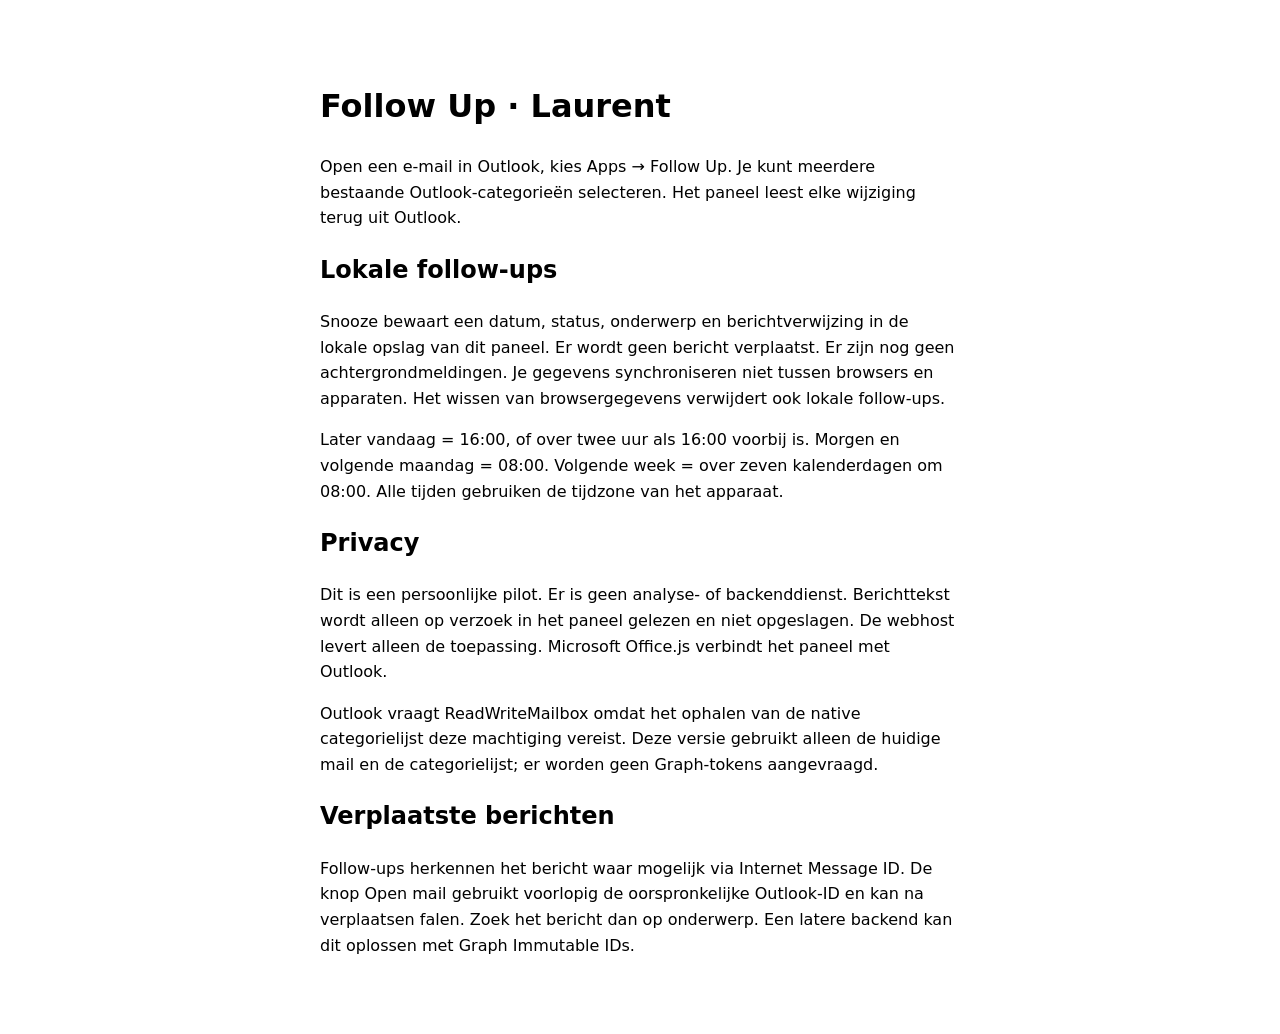
==== help.html @ ca17a950 "Publish static Outlook add-in assets" ====
<!doctype html><html lang="nl"><head><meta charset="utf-8"><meta name="viewport" content="width=device-width,initial-scale=1"><title>Follow Up · hulp</title></head><body style="max-width:640px;margin:40px auto;padding:20px;font:16px/1.6 system-ui"><h1>Follow Up · Laurent</h1><p>Open een e-mail in Outlook, kies Apps → Follow Up. Je kunt meerdere bestaande Outlook-categorieën selecteren. Het paneel leest elke wijziging terug uit Outlook.</p><h2>Lokale follow-ups</h2><p>Snooze bewaart een datum, status, onderwerp en berichtverwijzing in de lokale opslag van dit paneel. Er wordt geen bericht verplaatst. Er zijn nog geen achtergrondmeldingen. Je gegevens synchroniseren niet tussen browsers en apparaten. Het wissen van browsergegevens verwijdert ook lokale follow-ups.</p><p>Later vandaag = 16:00, of over twee uur als 16:00 voorbij is. Morgen en volgende maandag = 08:00. Volgende week = over zeven kalenderdagen om 08:00. Alle tijden gebruiken de tijdzone van het apparaat.</p><h2>Privacy</h2><p>Dit is een persoonlijke pilot. Er is geen analyse- of backenddienst. Berichttekst wordt alleen op verzoek in het paneel gelezen en niet opgeslagen. De webhost levert alleen de toepassing. Microsoft Office.js verbindt het paneel met Outlook.</p><p>Outlook vraagt ReadWriteMailbox omdat het ophalen van de native categorielijst deze machtiging vereist. Deze versie gebruikt alleen de huidige mail en de categorielijst; er worden geen Graph-tokens aangevraagd.</p><h2>Verplaatste berichten</h2><p>Follow-ups herkennen het bericht waar mogelijk via Internet Message ID. De knop Open mail gebruikt voorlopig de oorspronkelijke Outlook-ID en kan na verplaatsen falen. Zoek het bericht dan op onderwerp. Een latere backend kan dit oplossen met Graph Immutable IDs.</p></body></html>
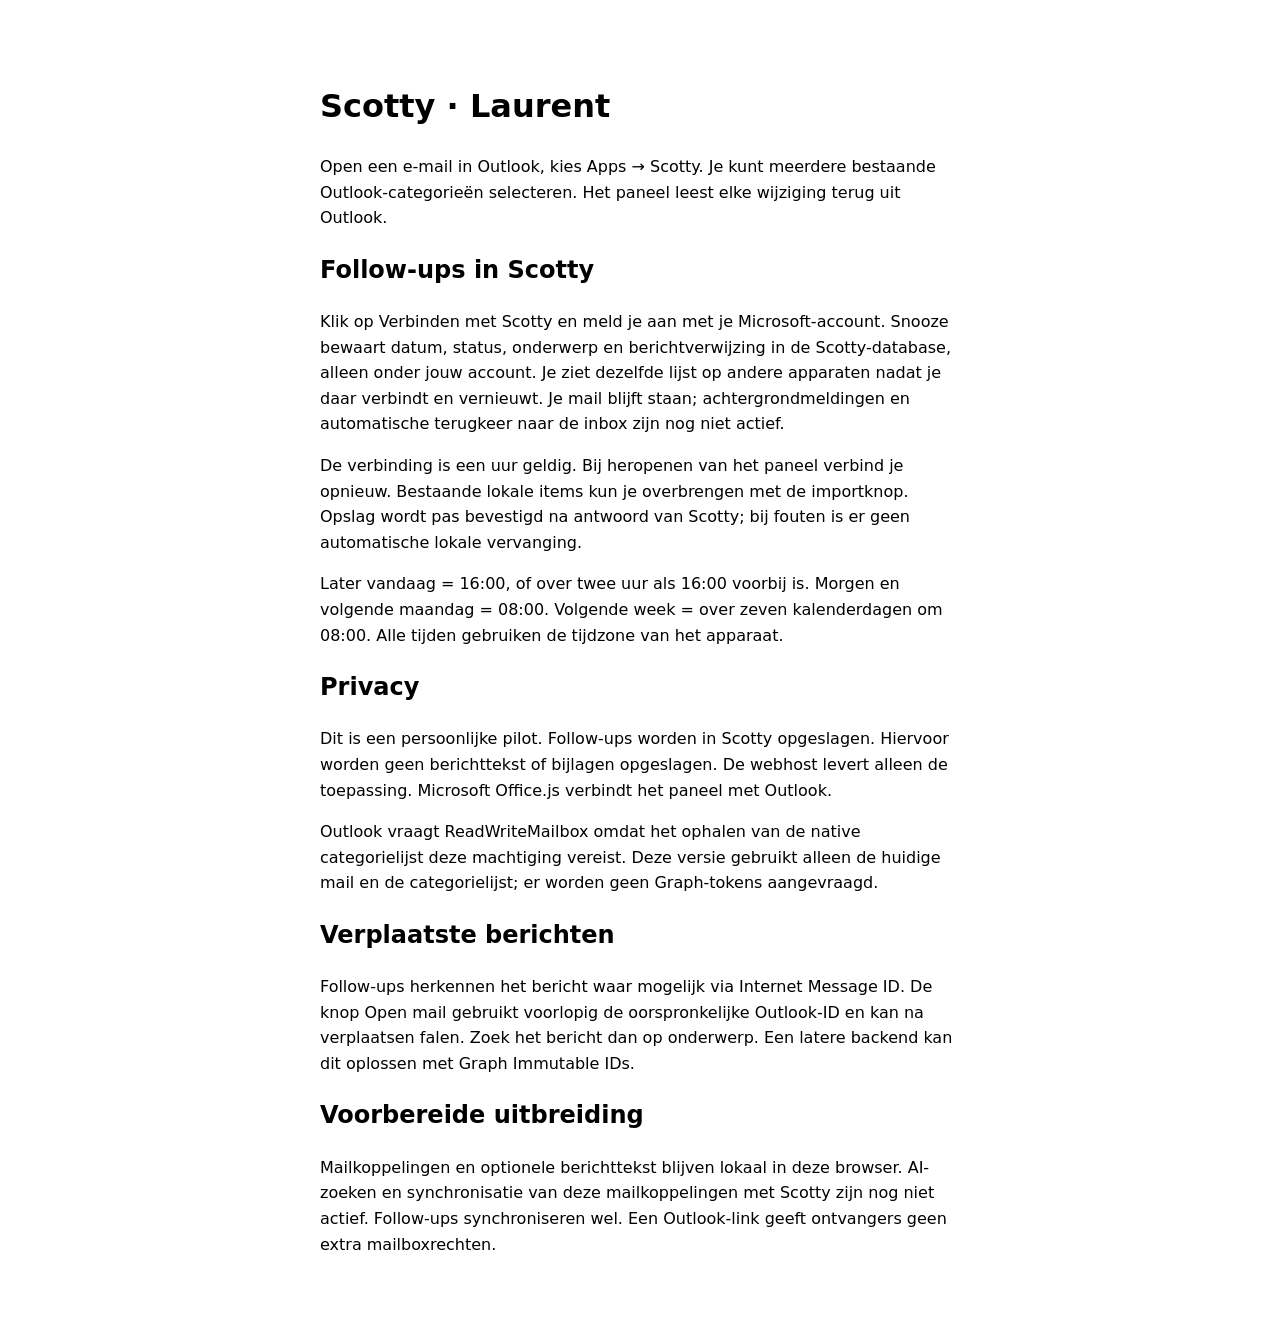
==== commit 4db44556: "Publish Scotty personal cloud follow-ups" ====
--- a/help.html
+++ b/help.html
@@ -1 +1 @@
-<!doctype html><html lang="nl"><head><meta charset="utf-8"><meta name="viewport" content="width=device-width,initial-scale=1"><title>Follow Up · hulp</title></head><body style="max-width:640px;margin:40px auto;padding:20px;font:16px/1.6 system-ui"><h1>Follow Up · Laurent</h1><p>Open een e-mail in Outlook, kies Apps → Follow Up. Je kunt meerdere bestaande Outlook-categorieën selecteren. Het paneel leest elke wijziging terug uit Outlook.</p><h2>Lokale follow-ups</h2><p>Snooze bewaart een datum, status, onderwerp en berichtverwijzing in de lokale opslag van dit paneel. Er wordt geen bericht verplaatst. Er zijn nog geen achtergrondmeldingen. Je gegevens synchroniseren niet tussen browsers en apparaten. Het wissen van browsergegevens verwijdert ook lokale follow-ups.</p><p>Later vandaag = 16:00, of over twee uur als 16:00 voorbij is. Morgen en volgende maandag = 08:00. Volgende week = over zeven kalenderdagen om 08:00. Alle tijden gebruiken de tijdzone van het apparaat.</p><h2>Privacy</h2><p>Dit is een persoonlijke pilot. Er is geen analyse- of backenddienst. Berichttekst wordt alleen op verzoek in het paneel gelezen en niet opgeslagen. De webhost levert alleen de toepassing. Microsoft Office.js verbindt het paneel met Outlook.</p><p>Outlook vraagt ReadWriteMailbox omdat het ophalen van de native categorielijst deze machtiging vereist. Deze versie gebruikt alleen de huidige mail en de categorielijst; er worden geen Graph-tokens aangevraagd.</p><h2>Verplaatste berichten</h2><p>Follow-ups herkennen het bericht waar mogelijk via Internet Message ID. De knop Open mail gebruikt voorlopig de oorspronkelijke Outlook-ID en kan na verplaatsen falen. Zoek het bericht dan op onderwerp. Een latere backend kan dit oplossen met Graph Immutable IDs.</p></body></html>
+<!doctype html><html lang="nl"><head><meta charset="utf-8"><meta name="viewport" content="width=device-width,initial-scale=1"><title>Scotty · hulp</title></head><body style="max-width:640px;margin:40px auto;padding:20px;font:16px/1.6 system-ui"><h1>Scotty · Laurent</h1><p>Open een e-mail in Outlook, kies Apps → Scotty. Je kunt meerdere bestaande Outlook-categorieën selecteren. Het paneel leest elke wijziging terug uit Outlook.</p><h2>Follow-ups in Scotty</h2><p>Klik op Verbinden met Scotty en meld je aan met je Microsoft-account. Snooze bewaart datum, status, onderwerp en berichtverwijzing in de Scotty-database, alleen onder jouw account. Je ziet dezelfde lijst op andere apparaten nadat je daar verbindt en vernieuwt. Je mail blijft staan; achtergrondmeldingen en automatische terugkeer naar de inbox zijn nog niet actief.</p><p>De verbinding is een uur geldig. Bij heropenen van het paneel verbind je opnieuw. Bestaande lokale items kun je overbrengen met de importknop. Opslag wordt pas bevestigd na antwoord van Scotty; bij fouten is er geen automatische lokale vervanging.</p><p>Later vandaag = 16:00, of over twee uur als 16:00 voorbij is. Morgen en volgende maandag = 08:00. Volgende week = over zeven kalenderdagen om 08:00. Alle tijden gebruiken de tijdzone van het apparaat.</p><h2>Privacy</h2><p>Dit is een persoonlijke pilot. Follow-ups worden in Scotty opgeslagen. Hiervoor worden geen berichttekst of bijlagen opgeslagen. De webhost levert alleen de toepassing. Microsoft Office.js verbindt het paneel met Outlook.</p><p>Outlook vraagt ReadWriteMailbox omdat het ophalen van de native categorielijst deze machtiging vereist. Deze versie gebruikt alleen de huidige mail en de categorielijst; er worden geen Graph-tokens aangevraagd.</p><h2>Verplaatste berichten</h2><p>Follow-ups herkennen het bericht waar mogelijk via Internet Message ID. De knop Open mail gebruikt voorlopig de oorspronkelijke Outlook-ID en kan na verplaatsen falen. Zoek het bericht dan op onderwerp. Een latere backend kan dit oplossen met Graph Immutable IDs.</p><h2>Voorbereide uitbreiding</h2><p>Mailkoppelingen en optionele berichttekst blijven lokaal in deze browser. AI-zoeken en synchronisatie van deze mailkoppelingen met Scotty zijn nog niet actief. Follow-ups synchroniseren wel. Een Outlook-link geeft ontvangers geen extra mailboxrechten.</p></body></html>
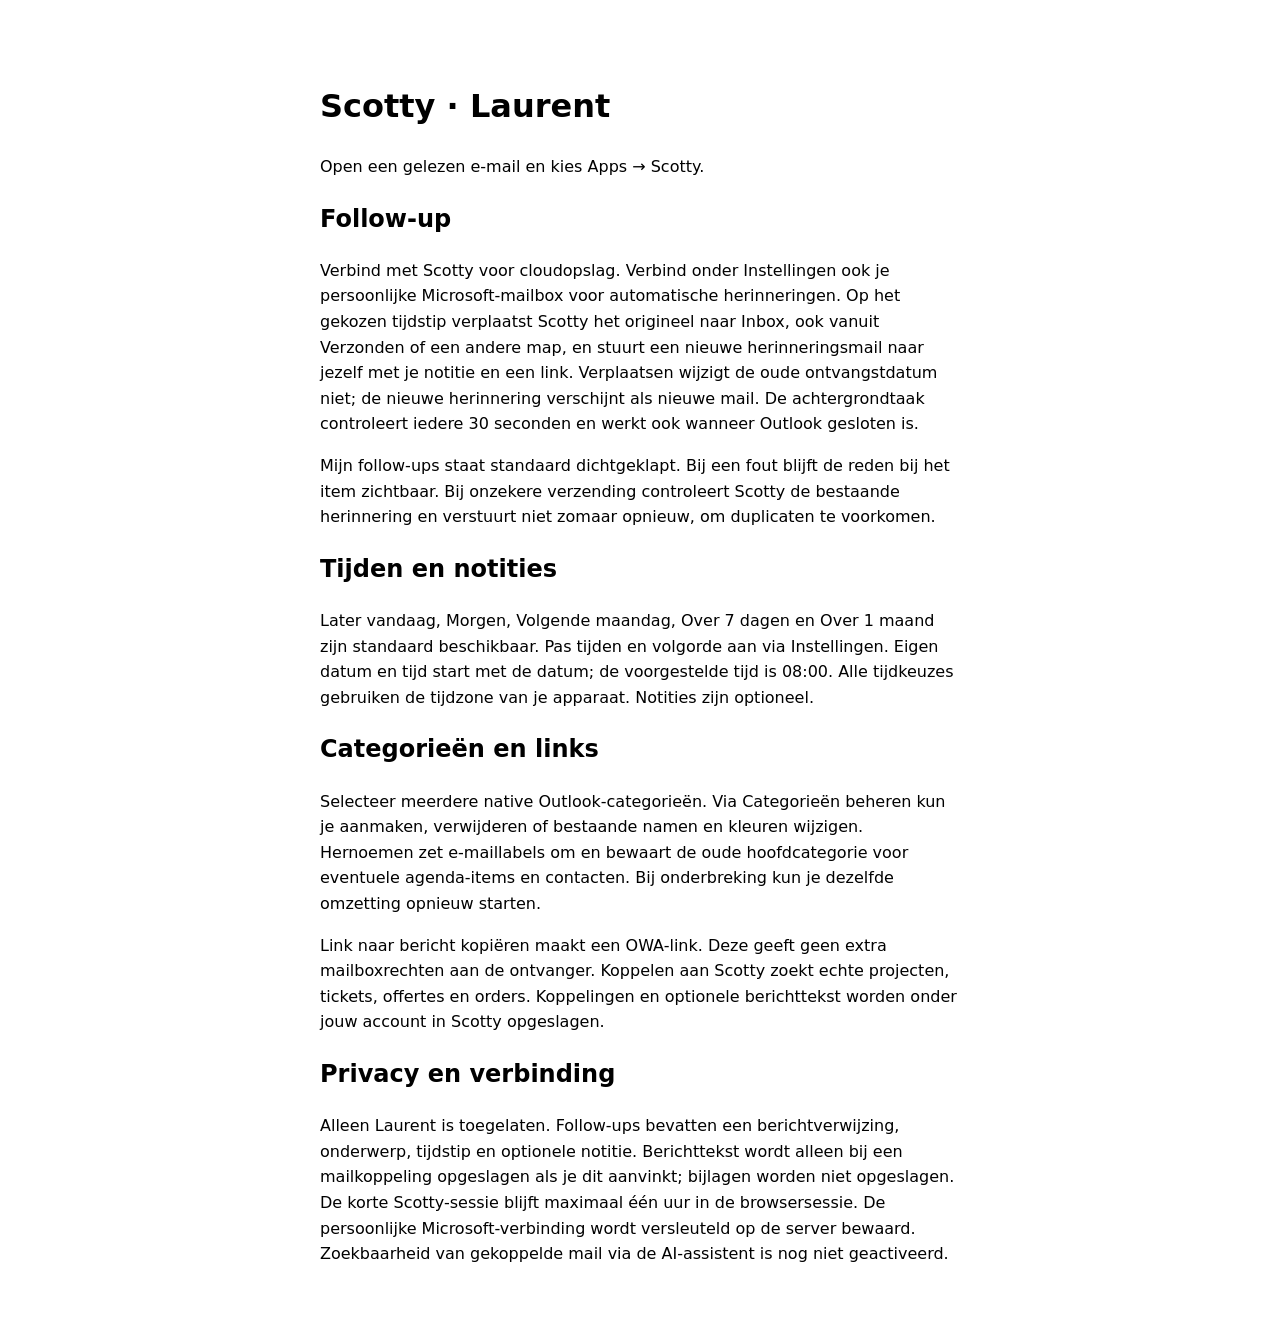
==== commit 41c85603: "Publish Scotty Outlook 0.4 with configurable follow-ups and cloud lookup" ====
--- a/help.html
+++ b/help.html
@@ -1 +1 @@
-<!doctype html><html lang="nl"><head><meta charset="utf-8"><meta name="viewport" content="width=device-width,initial-scale=1"><title>Scotty · hulp</title></head><body style="max-width:640px;margin:40px auto;padding:20px;font:16px/1.6 system-ui"><h1>Scotty · Laurent</h1><p>Open een e-mail in Outlook, kies Apps → Scotty. Je kunt meerdere bestaande Outlook-categorieën selecteren. Het paneel leest elke wijziging terug uit Outlook.</p><h2>Follow-ups in Scotty</h2><p>Klik op Verbinden met Scotty en meld je aan met je Microsoft-account. Snooze bewaart datum, status, onderwerp en berichtverwijzing in de Scotty-database, alleen onder jouw account. Je ziet dezelfde lijst op andere apparaten nadat je daar verbindt en vernieuwt. Je mail blijft staan; achtergrondmeldingen en automatische terugkeer naar de inbox zijn nog niet actief.</p><p>De verbinding is een uur geldig. Bij heropenen van het paneel verbind je opnieuw. Bestaande lokale items kun je overbrengen met de importknop. Opslag wordt pas bevestigd na antwoord van Scotty; bij fouten is er geen automatische lokale vervanging.</p><p>Later vandaag = 16:00, of over twee uur als 16:00 voorbij is. Morgen en volgende maandag = 08:00. Volgende week = over zeven kalenderdagen om 08:00. Alle tijden gebruiken de tijdzone van het apparaat.</p><h2>Privacy</h2><p>Dit is een persoonlijke pilot. Follow-ups worden in Scotty opgeslagen. Hiervoor worden geen berichttekst of bijlagen opgeslagen. De webhost levert alleen de toepassing. Microsoft Office.js verbindt het paneel met Outlook.</p><p>Outlook vraagt ReadWriteMailbox omdat het ophalen van de native categorielijst deze machtiging vereist. Deze versie gebruikt alleen de huidige mail en de categorielijst; er worden geen Graph-tokens aangevraagd.</p><h2>Verplaatste berichten</h2><p>Follow-ups herkennen het bericht waar mogelijk via Internet Message ID. De knop Open mail gebruikt voorlopig de oorspronkelijke Outlook-ID en kan na verplaatsen falen. Zoek het bericht dan op onderwerp. Een latere backend kan dit oplossen met Graph Immutable IDs.</p><h2>Voorbereide uitbreiding</h2><p>Mailkoppelingen en optionele berichttekst blijven lokaal in deze browser. AI-zoeken en synchronisatie van deze mailkoppelingen met Scotty zijn nog niet actief. Follow-ups synchroniseren wel. Een Outlook-link geeft ontvangers geen extra mailboxrechten.</p></body></html>
+<!doctype html><html lang="nl"><meta charset="utf-8"><meta name="viewport" content="width=device-width,initial-scale=1"><title>Scotty · hulp</title><body style="max-width:640px;margin:40px auto;padding:20px;font:16px/1.6 system-ui"><h1>Scotty · Laurent</h1><p>Open een gelezen e-mail en kies Apps → Scotty.</p><h2>Follow-up</h2><p>Verbind met Scotty voor cloudopslag. Verbind onder Instellingen ook je persoonlijke Microsoft-mailbox voor automatische herinneringen. Op het gekozen tijdstip verplaatst Scotty het origineel naar Inbox, ook vanuit Verzonden of een andere map, en stuurt een nieuwe herinneringsmail naar jezelf met je notitie en een link. Verplaatsen wijzigt de oude ontvangstdatum niet; de nieuwe herinnering verschijnt als nieuwe mail. De achtergrondtaak controleert iedere 30 seconden en werkt ook wanneer Outlook gesloten is.</p><p>Mijn follow-ups staat standaard dichtgeklapt. Bij een fout blijft de reden bij het item zichtbaar. Bij onzekere verzending controleert Scotty de bestaande herinnering en verstuurt niet zomaar opnieuw, om duplicaten te voorkomen.</p><h2>Tijden en notities</h2><p>Later vandaag, Morgen, Volgende maandag, Over 7 dagen en Over 1 maand zijn standaard beschikbaar. Pas tijden en volgorde aan via Instellingen. Eigen datum en tijd start met de datum; de voorgestelde tijd is 08:00. Alle tijdkeuzes gebruiken de tijdzone van je apparaat. Notities zijn optioneel.</p><h2>Categorieën en links</h2><p>Selecteer meerdere native Outlook-categorieën. Via Categorieën beheren kun je aanmaken, verwijderen of bestaande namen en kleuren wijzigen. Hernoemen zet e-maillabels om en bewaart de oude hoofdcategorie voor eventuele agenda-items en contacten. Bij onderbreking kun je dezelfde omzetting opnieuw starten.</p><p>Link naar bericht kopiëren maakt een OWA-link. Deze geeft geen extra mailboxrechten aan de ontvanger. Koppelen aan Scotty zoekt echte projecten, tickets, offertes en orders. Koppelingen en optionele berichttekst worden onder jouw account in Scotty opgeslagen.</p><h2>Privacy en verbinding</h2><p>Alleen Laurent is toegelaten. Follow-ups bevatten een berichtverwijzing, onderwerp, tijdstip en optionele notitie. Berichttekst wordt alleen bij een mailkoppeling opgeslagen als je dit aanvinkt; bijlagen worden niet opgeslagen. De korte Scotty-sessie blijft maximaal één uur in de browsersessie. De persoonlijke Microsoft-verbinding wordt versleuteld op de server bewaard. Zoekbaarheid van gekoppelde mail via de AI-assistent is nog niet geactiveerd.</p></body></html>
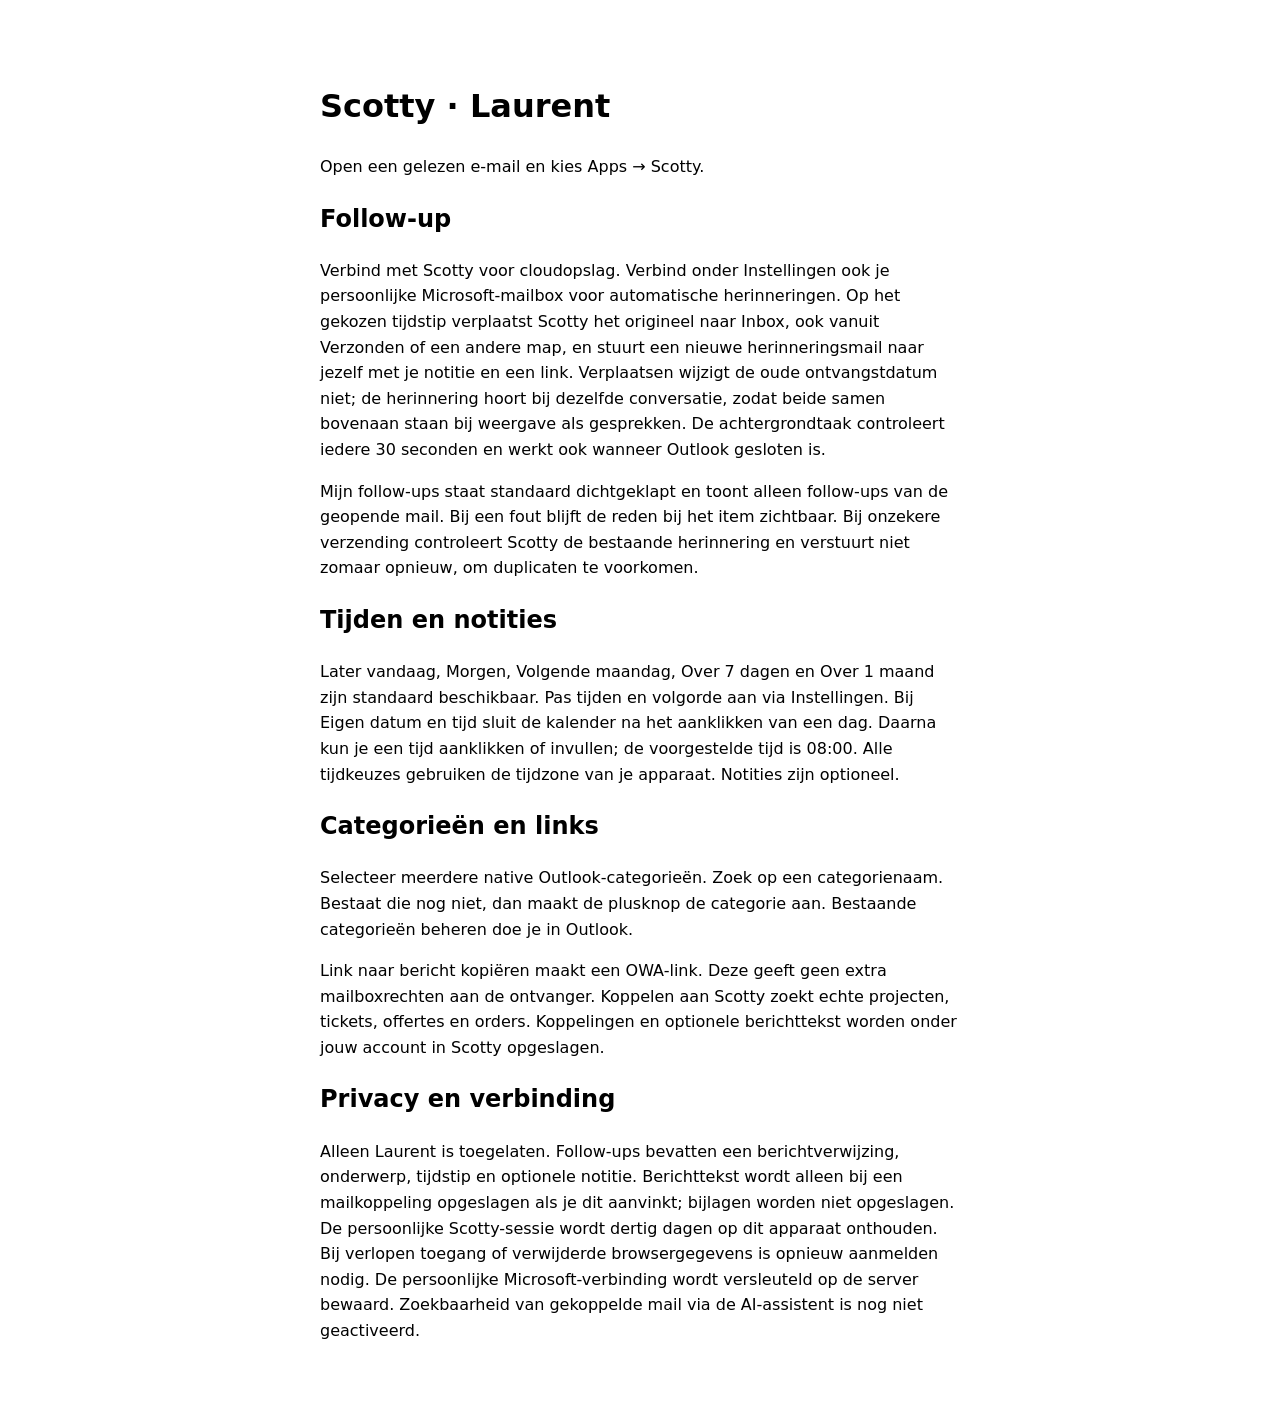
==== commit 59b36024: "Update Outlook help for new controls and remembered sign-in" ====
--- a/help.html
+++ b/help.html
@@ -1 +1 @@
-<!doctype html><html lang="nl"><meta charset="utf-8"><meta name="viewport" content="width=device-width,initial-scale=1"><title>Scotty · hulp</title><body style="max-width:640px;margin:40px auto;padding:20px;font:16px/1.6 system-ui"><h1>Scotty · Laurent</h1><p>Open een gelezen e-mail en kies Apps → Scotty.</p><h2>Follow-up</h2><p>Verbind met Scotty voor cloudopslag. Verbind onder Instellingen ook je persoonlijke Microsoft-mailbox voor automatische herinneringen. Op het gekozen tijdstip verplaatst Scotty het origineel naar Inbox, ook vanuit Verzonden of een andere map, en stuurt een nieuwe herinneringsmail naar jezelf met je notitie en een link. Verplaatsen wijzigt de oude ontvangstdatum niet; de nieuwe herinnering verschijnt als nieuwe mail. De achtergrondtaak controleert iedere 30 seconden en werkt ook wanneer Outlook gesloten is.</p><p>Mijn follow-ups staat standaard dichtgeklapt. Bij een fout blijft de reden bij het item zichtbaar. Bij onzekere verzending controleert Scotty de bestaande herinnering en verstuurt niet zomaar opnieuw, om duplicaten te voorkomen.</p><h2>Tijden en notities</h2><p>Later vandaag, Morgen, Volgende maandag, Over 7 dagen en Over 1 maand zijn standaard beschikbaar. Pas tijden en volgorde aan via Instellingen. Eigen datum en tijd start met de datum; de voorgestelde tijd is 08:00. Alle tijdkeuzes gebruiken de tijdzone van je apparaat. Notities zijn optioneel.</p><h2>Categorieën en links</h2><p>Selecteer meerdere native Outlook-categorieën. Via Categorieën beheren kun je aanmaken, verwijderen of bestaande namen en kleuren wijzigen. Hernoemen zet e-maillabels om en bewaart de oude hoofdcategorie voor eventuele agenda-items en contacten. Bij onderbreking kun je dezelfde omzetting opnieuw starten.</p><p>Link naar bericht kopiëren maakt een OWA-link. Deze geeft geen extra mailboxrechten aan de ontvanger. Koppelen aan Scotty zoekt echte projecten, tickets, offertes en orders. Koppelingen en optionele berichttekst worden onder jouw account in Scotty opgeslagen.</p><h2>Privacy en verbinding</h2><p>Alleen Laurent is toegelaten. Follow-ups bevatten een berichtverwijzing, onderwerp, tijdstip en optionele notitie. Berichttekst wordt alleen bij een mailkoppeling opgeslagen als je dit aanvinkt; bijlagen worden niet opgeslagen. De korte Scotty-sessie blijft maximaal één uur in de browsersessie. De persoonlijke Microsoft-verbinding wordt versleuteld op de server bewaard. Zoekbaarheid van gekoppelde mail via de AI-assistent is nog niet geactiveerd.</p></body></html>+<!doctype html><html lang="nl"><meta charset="utf-8"><meta name="viewport" content="width=device-width,initial-scale=1"><title>Scotty · hulp</title><body style="max-width:640px;margin:40px auto;padding:20px;font:16px/1.6 system-ui"><h1>Scotty · Laurent</h1><p>Open een gelezen e-mail en kies Apps → Scotty.</p><h2>Follow-up</h2><p>Verbind met Scotty voor cloudopslag. Verbind onder Instellingen ook je persoonlijke Microsoft-mailbox voor automatische herinneringen. Op het gekozen tijdstip verplaatst Scotty het origineel naar Inbox, ook vanuit Verzonden of een andere map, en stuurt een nieuwe herinneringsmail naar jezelf met je notitie en een link. Verplaatsen wijzigt de oude ontvangstdatum niet; de herinnering hoort bij dezelfde conversatie, zodat beide samen bovenaan staan bij weergave als gesprekken. De achtergrondtaak controleert iedere 30 seconden en werkt ook wanneer Outlook gesloten is.</p><p>Mijn follow-ups staat standaard dichtgeklapt en toont alleen follow-ups van de geopende mail. Bij een fout blijft de reden bij het item zichtbaar. Bij onzekere verzending controleert Scotty de bestaande herinnering en verstuurt niet zomaar opnieuw, om duplicaten te voorkomen.</p><h2>Tijden en notities</h2><p>Later vandaag, Morgen, Volgende maandag, Over 7 dagen en Over 1 maand zijn standaard beschikbaar. Pas tijden en volgorde aan via Instellingen. Bij Eigen datum en tijd sluit de kalender na het aanklikken van een dag. Daarna kun je een tijd aanklikken of invullen; de voorgestelde tijd is 08:00. Alle tijdkeuzes gebruiken de tijdzone van je apparaat. Notities zijn optioneel.</p><h2>Categorieën en links</h2><p>Selecteer meerdere native Outlook-categorieën. Zoek op een categorienaam. Bestaat die nog niet, dan maakt de plusknop de categorie aan. Bestaande categorieën beheren doe je in Outlook.</p><p>Link naar bericht kopiëren maakt een OWA-link. Deze geeft geen extra mailboxrechten aan de ontvanger. Koppelen aan Scotty zoekt echte projecten, tickets, offertes en orders. Koppelingen en optionele berichttekst worden onder jouw account in Scotty opgeslagen.</p><h2>Privacy en verbinding</h2><p>Alleen Laurent is toegelaten. Follow-ups bevatten een berichtverwijzing, onderwerp, tijdstip en optionele notitie. Berichttekst wordt alleen bij een mailkoppeling opgeslagen als je dit aanvinkt; bijlagen worden niet opgeslagen. De persoonlijke Scotty-sessie wordt dertig dagen op dit apparaat onthouden. Bij verlopen toegang of verwijderde browsergegevens is opnieuw aanmelden nodig. De persoonlijke Microsoft-verbinding wordt versleuteld op de server bewaard. Zoekbaarheid van gekoppelde mail via de AI-assistent is nog niet geactiveerd.</p></body></html>
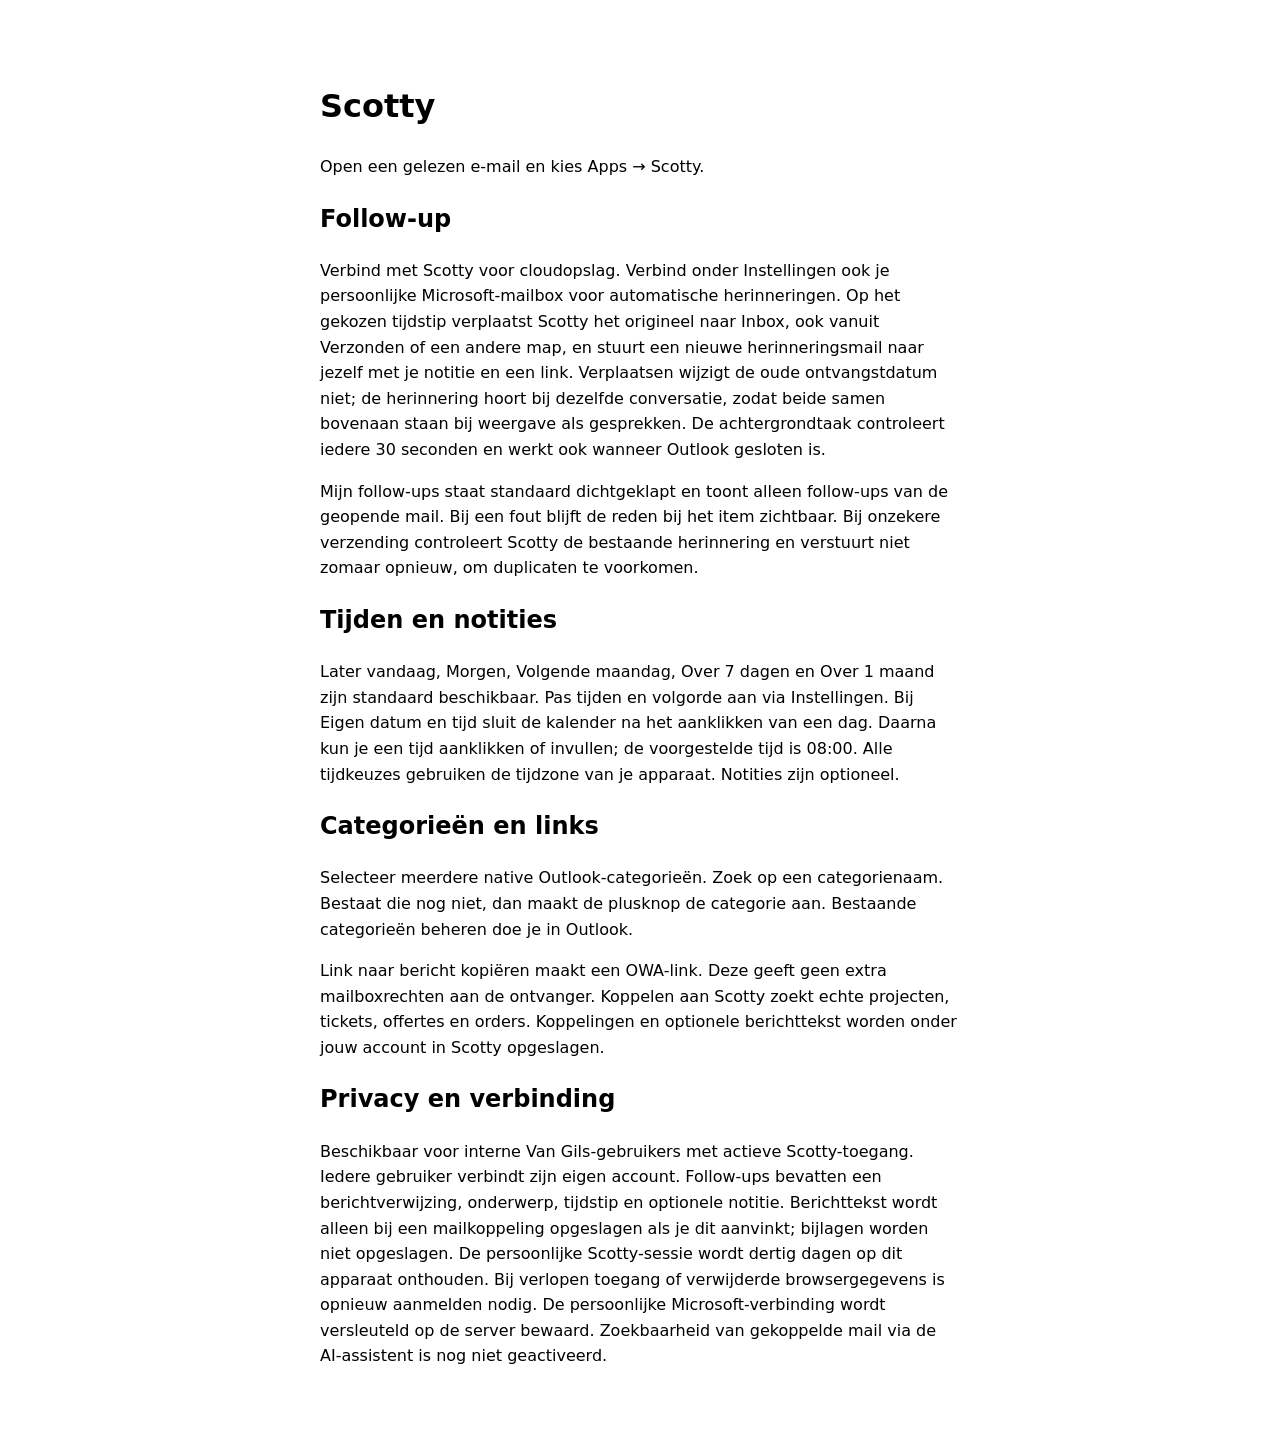
==== commit 4a68e9a1: "Publish Van Gils organization rollout package" ====
--- a/help.html
+++ b/help.html
@@ -1 +1 @@
-<!doctype html><html lang="nl"><meta charset="utf-8"><meta name="viewport" content="width=device-width,initial-scale=1"><title>Scotty · hulp</title><body style="max-width:640px;margin:40px auto;padding:20px;font:16px/1.6 system-ui"><h1>Scotty · Laurent</h1><p>Open een gelezen e-mail en kies Apps → Scotty.</p><h2>Follow-up</h2><p>Verbind met Scotty voor cloudopslag. Verbind onder Instellingen ook je persoonlijke Microsoft-mailbox voor automatische herinneringen. Op het gekozen tijdstip verplaatst Scotty het origineel naar Inbox, ook vanuit Verzonden of een andere map, en stuurt een nieuwe herinneringsmail naar jezelf met je notitie en een link. Verplaatsen wijzigt de oude ontvangstdatum niet; de herinnering hoort bij dezelfde conversatie, zodat beide samen bovenaan staan bij weergave als gesprekken. De achtergrondtaak controleert iedere 30 seconden en werkt ook wanneer Outlook gesloten is.</p><p>Mijn follow-ups staat standaard dichtgeklapt en toont alleen follow-ups van de geopende mail. Bij een fout blijft de reden bij het item zichtbaar. Bij onzekere verzending controleert Scotty de bestaande herinnering en verstuurt niet zomaar opnieuw, om duplicaten te voorkomen.</p><h2>Tijden en notities</h2><p>Later vandaag, Morgen, Volgende maandag, Over 7 dagen en Over 1 maand zijn standaard beschikbaar. Pas tijden en volgorde aan via Instellingen. Bij Eigen datum en tijd sluit de kalender na het aanklikken van een dag. Daarna kun je een tijd aanklikken of invullen; de voorgestelde tijd is 08:00. Alle tijdkeuzes gebruiken de tijdzone van je apparaat. Notities zijn optioneel.</p><h2>Categorieën en links</h2><p>Selecteer meerdere native Outlook-categorieën. Zoek op een categorienaam. Bestaat die nog niet, dan maakt de plusknop de categorie aan. Bestaande categorieën beheren doe je in Outlook.</p><p>Link naar bericht kopiëren maakt een OWA-link. Deze geeft geen extra mailboxrechten aan de ontvanger. Koppelen aan Scotty zoekt echte projecten, tickets, offertes en orders. Koppelingen en optionele berichttekst worden onder jouw account in Scotty opgeslagen.</p><h2>Privacy en verbinding</h2><p>Alleen Laurent is toegelaten. Follow-ups bevatten een berichtverwijzing, onderwerp, tijdstip en optionele notitie. Berichttekst wordt alleen bij een mailkoppeling opgeslagen als je dit aanvinkt; bijlagen worden niet opgeslagen. De persoonlijke Scotty-sessie wordt dertig dagen op dit apparaat onthouden. Bij verlopen toegang of verwijderde browsergegevens is opnieuw aanmelden nodig. De persoonlijke Microsoft-verbinding wordt versleuteld op de server bewaard. Zoekbaarheid van gekoppelde mail via de AI-assistent is nog niet geactiveerd.</p></body></html>+<!doctype html><html lang="nl"><meta charset="utf-8"><meta name="viewport" content="width=device-width,initial-scale=1"><title>Scotty · hulp</title><body style="max-width:640px;margin:40px auto;padding:20px;font:16px/1.6 system-ui"><h1>Scotty</h1><p>Open een gelezen e-mail en kies Apps → Scotty.</p><h2>Follow-up</h2><p>Verbind met Scotty voor cloudopslag. Verbind onder Instellingen ook je persoonlijke Microsoft-mailbox voor automatische herinneringen. Op het gekozen tijdstip verplaatst Scotty het origineel naar Inbox, ook vanuit Verzonden of een andere map, en stuurt een nieuwe herinneringsmail naar jezelf met je notitie en een link. Verplaatsen wijzigt de oude ontvangstdatum niet; de herinnering hoort bij dezelfde conversatie, zodat beide samen bovenaan staan bij weergave als gesprekken. De achtergrondtaak controleert iedere 30 seconden en werkt ook wanneer Outlook gesloten is.</p><p>Mijn follow-ups staat standaard dichtgeklapt en toont alleen follow-ups van de geopende mail. Bij een fout blijft de reden bij het item zichtbaar. Bij onzekere verzending controleert Scotty de bestaande herinnering en verstuurt niet zomaar opnieuw, om duplicaten te voorkomen.</p><h2>Tijden en notities</h2><p>Later vandaag, Morgen, Volgende maandag, Over 7 dagen en Over 1 maand zijn standaard beschikbaar. Pas tijden en volgorde aan via Instellingen. Bij Eigen datum en tijd sluit de kalender na het aanklikken van een dag. Daarna kun je een tijd aanklikken of invullen; de voorgestelde tijd is 08:00. Alle tijdkeuzes gebruiken de tijdzone van je apparaat. Notities zijn optioneel.</p><h2>Categorieën en links</h2><p>Selecteer meerdere native Outlook-categorieën. Zoek op een categorienaam. Bestaat die nog niet, dan maakt de plusknop de categorie aan. Bestaande categorieën beheren doe je in Outlook.</p><p>Link naar bericht kopiëren maakt een OWA-link. Deze geeft geen extra mailboxrechten aan de ontvanger. Koppelen aan Scotty zoekt echte projecten, tickets, offertes en orders. Koppelingen en optionele berichttekst worden onder jouw account in Scotty opgeslagen.</p><h2>Privacy en verbinding</h2><p>Beschikbaar voor interne Van Gils-gebruikers met actieve Scotty-toegang. Iedere gebruiker verbindt zijn eigen account. Follow-ups bevatten een berichtverwijzing, onderwerp, tijdstip en optionele notitie. Berichttekst wordt alleen bij een mailkoppeling opgeslagen als je dit aanvinkt; bijlagen worden niet opgeslagen. De persoonlijke Scotty-sessie wordt dertig dagen op dit apparaat onthouden. Bij verlopen toegang of verwijderde browsergegevens is opnieuw aanmelden nodig. De persoonlijke Microsoft-verbinding wordt versleuteld op de server bewaard. Zoekbaarheid van gekoppelde mail via de AI-assistent is nog niet geactiveerd.</p></body></html>
